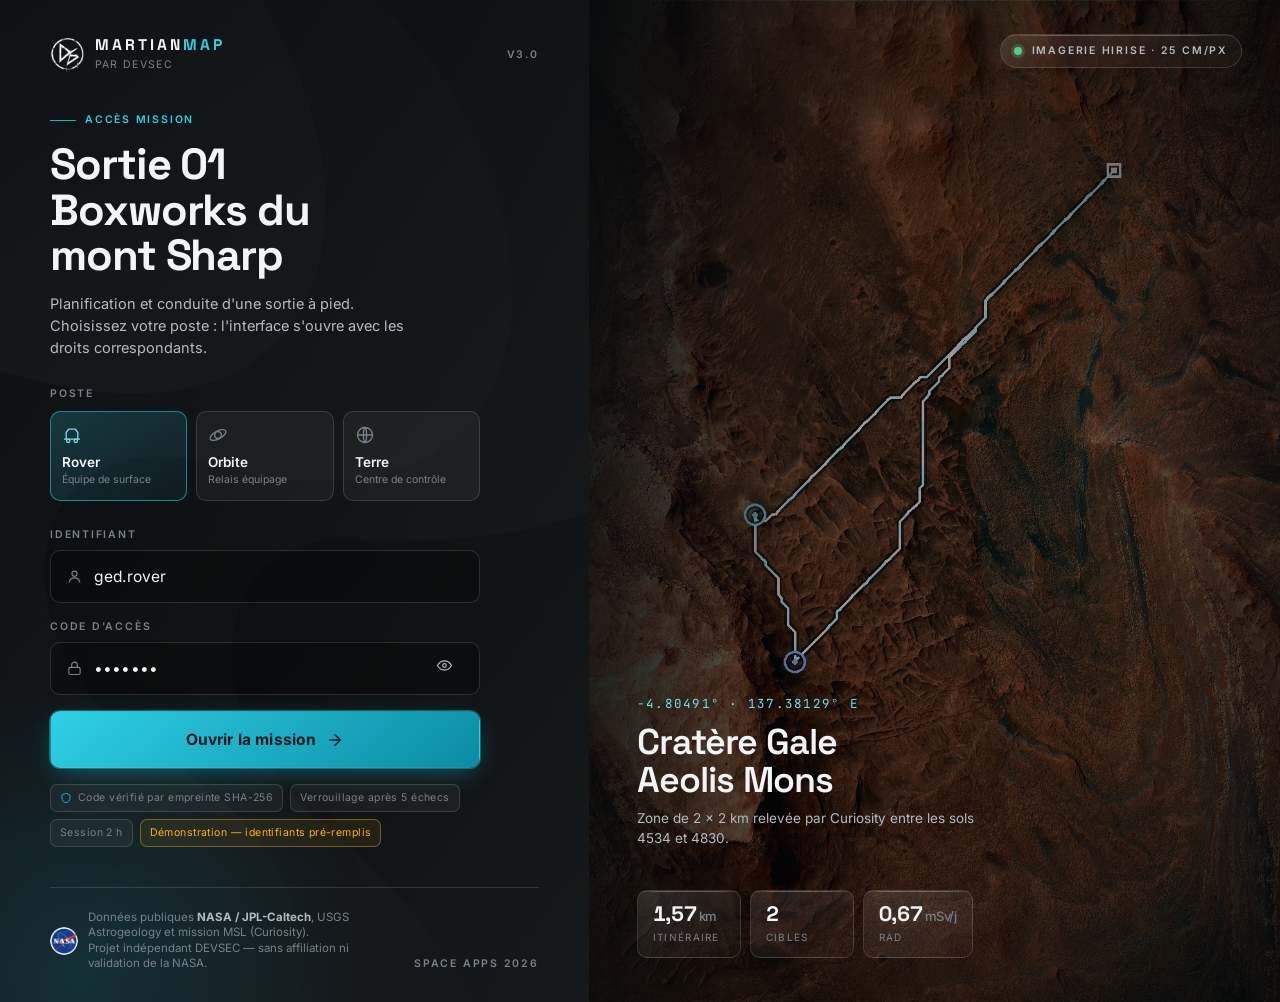
==== site/index.html @ 9fd5f77f "Martian Map v3 — interface DEVSEC, terrain 3D et liaison équipage Pipeline (martian_map_pipeline.py," ====
<!doctype html>
<html lang="fr">
<head>
<meta charset="utf-8">
<meta name="viewport" content="width=device-width,initial-scale=1">
<title>Martian Map — accès mission</title>
<meta name="description" content="Planification et suivi d'une sortie à pied sur le mont Sharp, cratère Gale. DEVSEC, données NASA / USGS.">
<link rel="icon" href="assets/img/devsec-mark.png">
<link rel="stylesheet" href="assets/css/martian.css">
<style>
body{overflow:auto}
.page{display:grid;grid-template-columns:minmax(440px,46fr) 54fr;min-height:100vh}

/* ---------- colonne gauche : accès ---------- */
.acces{position:relative;display:flex;flex-direction:column;padding:38px 50px 30px;
  background:var(--ink-900);overflow:hidden}
.acces > *{position:relative;z-index:1}
.texture{position:absolute;inset:0;z-index:0;background:url(assets/img/palette-grise.jpg) center/cover;
  opacity:.055;filter:grayscale(1) contrast(1.1)}
.halo{position:absolute;z-index:0;width:620px;height:620px;left:-230px;bottom:-280px;border-radius:50%;
  background:radial-gradient(circle,rgba(17,178,204,.16),transparent 66%);filter:blur(20px)}

.tete{display:flex;align-items:center;justify-content:space-between;gap:16px;margin-bottom:auto}
.corps{width:100%;max-width:430px;margin:40px 0}
.sur-titre{display:flex;align-items:center;gap:9px;margin-bottom:14px}
.trait{width:26px;height:1px;background:var(--cy-500)}

.roles{display:grid;grid-template-columns:repeat(3,1fr);gap:9px;margin-bottom:26px}
.role{padding:13px 11px;border-radius:var(--r-s);border:1px solid var(--verre-bord);
  background:var(--verre-1);text-align:left;transition:all var(--t-court) var(--e)}
.role:hover{background:var(--verre-2);border-color:var(--verre-bord-fort)}
.role[aria-pressed=true]{background:linear-gradient(150deg,rgba(47,208,230,.2),rgba(47,208,230,.05));
  border-color:rgba(47,208,230,.55)}
.role svg{display:block;margin-bottom:9px;color:var(--txt-3)}
.role[aria-pressed=true] svg{color:var(--cy-300)}
.role .n{font-size:13.5px;font-weight:600;line-height:1.2}
.role .d{font-size:10.5px;color:var(--txt-3);margin-top:3px;line-height:1.3}

.msg{display:none;align-items:center;gap:9px;padding:11px 13px;border-radius:var(--r-s);
  font-size:13px;margin-bottom:16px;background:rgba(255,77,79,.1);border:1px solid rgba(255,77,79,.35);color:#FFB4B5}
.msg.vu{display:flex}

.securite{display:flex;flex-wrap:wrap;gap:7px;margin-top:16px}
.jeton{display:inline-flex;align-items:center;gap:6px;padding:5px 9px;border-radius:7px;
  background:var(--verre-1);border:1px solid var(--verre-bord);font-size:10.5px;color:var(--txt-3);
  letter-spacing:.04em}
.jeton svg{color:var(--cy-500)}
.jeton.demo{border-color:rgba(255,176,32,.4);color:var(--prudence);background:rgba(255,176,32,.08)}

.pied{display:flex;align-items:flex-end;justify-content:space-between;gap:20px;
  padding-top:22px;border-top:1px solid var(--verre-bord)}

/* ---------- colonne droite : le site, imagerie réelle ---------- */
.site{position:relative;background:#06090B url(assets/img/site-hero.jpg) center 38%/cover;overflow:hidden}
.site::after{content:"";position:absolute;inset:0;
  background:linear-gradient(100deg,rgba(7,10,12,.95) 0%,rgba(7,10,12,.35) 38%,rgba(7,10,12,.55) 100%)}
.site > *{position:relative;z-index:2}
.site-contenu{position:absolute;inset:auto 0 0 0;padding:44px 48px;display:flex;
  align-items:flex-end;justify-content:space-between;gap:28px;flex-wrap:wrap}
.coord{font-size:12.5px;color:var(--cy-300);letter-spacing:.1em;margin-bottom:10px}
.site h2{font-size:clamp(26px,2.8vw,38px);line-height:1.05;letter-spacing:-.025em}
.site .dsc{font-size:13.5px;color:var(--txt-2);margin-top:9px;max-width:38ch}
.fiches{display:flex;gap:9px}
.fiche{padding:12px 15px;border-radius:var(--r-s);min-width:104px}
.fiche .v{font-family:var(--police-titre);font-size:21px;font-weight:700;line-height:1;letter-spacing:-.02em}
.fiche .l{font-size:10px;letter-spacing:.13em;text-transform:uppercase;color:var(--txt-3);margin-top:6px}
.reperes{position:absolute;top:34px;right:38px;z-index:2;display:flex;align-items:center;gap:10px;
  padding:8px 13px;border-radius:30px}
.scan{position:absolute;left:0;right:0;height:1px;z-index:2;
  background:linear-gradient(90deg,transparent,rgba(47,208,230,.22),transparent);
  animation:scan 11s linear infinite;opacity:.6}
@keyframes scan{0%{top:-2%}100%{top:102%}}

@media (max-width:980px){
  .page{grid-template-columns:1fr}
  .site{min-height:52vh;order:-1}
  .acces{padding:28px 24px}
  .site-contenu{padding:26px 24px;position:relative}
}
</style>
</head>
<body>

<div class="page">
  <!-- =================== ACCÈS =================== -->
  <section class="acces">
    <div class="texture"></div><div class="halo"></div>

    <header class="tete">
      <div class="marque">
        <img src="assets/img/devsec-mark.png" alt="DEVSEC" style="height:34px">
        <div>
          <div class="marque-txt">MARTIAN<b>MAP</b></div>
          <div class="marque-sous">par DEVSEC</div>
        </div>
      </div>
      <div class="etiq">v3.0</div>
    </header>

    <div class="corps entre-g">
      <div class="sur-titre"><span class="trait"></span><span class="etiq etiq-cy">Accès mission</span></div>
      <h1 class="titre-xl">Sortie 01<br>Boxworks du mont&nbsp;Sharp</h1>
      <p class="sourdine" style="margin:14px 0 28px;font-size:14.5px;max-width:40ch">
        Planification et conduite d'une sortie à pied. Choisissez votre poste&nbsp;: l'interface
        s'ouvre avec les droits correspondants.
      </p>

      <form id="form" novalidate>
        <span class="etiq" style="display:block;margin-bottom:9px">Poste</span>
        <div class="roles" id="roles">
          <button type="button" class="role" data-role="rover" aria-pressed="true">
            <svg width="20" height="20" viewBox="0 0 24 24" fill="none" stroke="currentColor" stroke-width="1.6" stroke-linecap="round" stroke-linejoin="round"><path d="M3 17h18M5 17V9l3-4h8l3 4v8"/><circle cx="7.5" cy="19" r="2"/><circle cx="16.5" cy="19" r="2"/></svg>
            <div class="n">Rover</div><div class="d">Équipe de surface</div>
          </button>
          <button type="button" class="role" data-role="orbite" aria-pressed="false">
            <svg width="20" height="20" viewBox="0 0 24 24" fill="none" stroke="currentColor" stroke-width="1.6" stroke-linecap="round"><circle cx="12" cy="12" r="4"/><ellipse cx="12" cy="12" rx="10.5" ry="4.6" transform="rotate(-28 12 12)"/></svg>
            <div class="n">Orbite</div><div class="d">Relais équipage</div>
          </button>
          <button type="button" class="role" data-role="terre" aria-pressed="false">
            <svg width="20" height="20" viewBox="0 0 24 24" fill="none" stroke="currentColor" stroke-width="1.6" stroke-linecap="round"><circle cx="12" cy="12" r="9"/><path d="M3 12h18M12 3c2.6 2.6 2.6 15.4 0 18M12 3c-2.6 2.6-2.6 15.4 0 18"/></svg>
            <div class="n">Terre</div><div class="d">Centre de contrôle</div>
          </button>
        </div>

        <div class="msg" id="msg" role="alert">
          <svg width="16" height="16" viewBox="0 0 24 24" fill="none" stroke="currentColor" stroke-width="2" stroke-linecap="round"><path d="M12 8v5M12 17h.01"/><circle cx="12" cy="12" r="9.5"/></svg>
          <span id="msg-txt"></span>
        </div>

        <label class="champ">
          <span class="etiq">Identifiant</span>
          <span class="saisie" id="b-id">
            <span class="ic"><svg width="17" height="17" viewBox="0 0 24 24" fill="none" stroke="currentColor" stroke-width="1.6" stroke-linecap="round"><circle cx="12" cy="8" r="3.6"/><path d="M4.5 20c.7-3.8 3.8-6 7.5-6s6.8 2.2 7.5 6"/></svg></span>
            <input id="ident" name="ident" autocomplete="username" spellcheck="false" placeholder="prenom.poste">
          </span>
        </label>

        <label class="champ">
          <span class="etiq">Code d'accès</span>
          <span class="saisie" id="b-code">
            <span class="ic"><svg width="17" height="17" viewBox="0 0 24 24" fill="none" stroke="currentColor" stroke-width="1.6" stroke-linecap="round"><rect x="4" y="10.5" width="16" height="10" rx="2.2"/><path d="M8 10.5V7a4 4 0 0 1 8 0v3.5"/></svg></span>
            <input id="code" name="code" type="password" autocomplete="current-password" spellcheck="false" placeholder="••••••••">
            <button type="button" class="btn-fant btn-min" id="voir" aria-label="Afficher le code">
              <svg width="17" height="17" viewBox="0 0 24 24" fill="none" stroke="currentColor" stroke-width="1.6"><path d="M2 12s3.8-6.5 10-6.5S22 12 22 12s-3.8 6.5-10 6.5S2 12 2 12Z"/><circle cx="12" cy="12" r="2.6"/></svg>
            </button>
          </span>
        </label>

        <button class="btn btn-cle" id="ouvrir" style="width:100%;padding:16px;font-size:15.5px" type="submit">
          <span id="ouvrir-txt">Ouvrir la mission</span>
          <svg width="18" height="18" viewBox="0 0 24 24" fill="none" stroke="currentColor" stroke-width="2" stroke-linecap="round" stroke-linejoin="round"><path d="M5 12h13M12 5l7 7-7 7"/></svg>
        </button>

        <div class="securite">
          <span class="jeton"><svg width="12" height="12" viewBox="0 0 24 24" fill="none" stroke="currentColor" stroke-width="2"><path d="M12 2.5 20 6v6c0 5-3.4 8.4-8 9.5-4.6-1.1-8-4.5-8-9.5V6Z"/></svg>Code vérifié par empreinte SHA-256</span>
          <span class="jeton">Verrouillage après 5 échecs</span>
          <span class="jeton">Session 2 h</span>
          <span class="jeton demo">Démonstration — identifiants pré-remplis</span>
        </div>
      </form>
    </div>

    <footer class="pied">
      <div class="attribution">
        <img src="assets/img/nasa.png" alt="Insigne NASA">
        <span>Données publiques <b style="color:var(--txt-2)">NASA / JPL-Caltech</b>, USGS Astrogeology
          et mission MSL (Curiosity).<br>Projet indépendant DEVSEC — sans affiliation ni validation
          de la NASA.</span>
      </div>
      <div class="etiq" style="white-space:nowrap">Space Apps 2026</div>
    </footer>
  </section>

  <!-- =================== SITE =================== -->
  <section class="site">
    <div class="scan"></div>
    <div class="reperes verre">
      <span class="puce-etat etat pulsation" style="--c:var(--sur);border:0;padding:0"></span>
      <span class="etiq" style="color:var(--txt-2)">Imagerie HiRISE · 25 cm/px</span>
    </div>

    <div class="site-contenu entre-d">
      <div>
        <div class="coord data">−4.80491° · 137.38129° E</div>
        <h2>Cratère Gale<br>Aeolis Mons</h2>
        <p class="dsc">Zone de 2 × 2 km relevée par Curiosity entre les sols 4534 et 4830.</p>
      </div>
      <div class="fiches">
        <div class="fiche verre"><div class="v data">1,57<span class="unite" style="font-size:13px"> km</span></div><div class="l">Itinéraire</div></div>
        <div class="fiche verre"><div class="v data">2</div><div class="l">Cibles</div></div>
        <div class="fiche verre"><div class="v data">0,67<span class="unite" style="font-size:13px"> mSv/j</span></div><div class="l">RAD</div></div>
      </div>
    </div>
  </section>
</div>

<script src="assets/js/noyau.js"></script>
<script src="assets/js/auth.js"></script>
</body>
</html>
---- site/assets/css/martian.css ----
@import url("../fonts/polices.css");

/* ===========================================================================
   MARTIAN MAP — système de design
   DEVSEC · NASA Space Apps Challenge 2026 · Libreville

   Principes retenus, et pourquoi :

   1. VERRE GRIS.  Les surfaces sont des plaques de verre translucide tirées de
      la palette fournie (gris neutre #6E6F71 → #FFFFFF). Le verre se pose sur
      l'imagerie martienne : l'instrument n'occulte jamais complètement le
      terrain, exactement comme une visière.
   2. ACCENT FROID.  Le terrain de Gale est rouille. Un accent chaud s'y noie.
      L'accent instrument est donc cyan : contraste maximal sur la roche, et
      lecture immédiate de « ceci est une donnée, pas du paysage ».
   3. LE CHAUD EST RÉSERVÉ AU DANGER.  Ambre = prudence, rouge = limite. Aucune
      décoration chaude ailleurs : dans une interface de sécurité, une couleur
      d'alerte utilisée pour faire joli est une faute.
   4. LE CENTRE EST LIBRE.  En mode marche, rien n'est placé au centre : c'est
      le champ de vision de l'astronaute.
   =========================================================================== */

:root{
  /* --- sol --- */
  --ink-900:#070A0C;
  --ink-800:#0B1013;
  --ink-700:#111820;
  --ink-600:#18222B;

  /* --- gris de la palette fournie --- */
  --g-05:#F8F8F9; --g-10:#F0F0F1; --g-20:#E0E0E2; --g-30:#D0D0D2;
  --g-40:#C0C0C2; --g-50:#A8A8AB; --g-60:#909094; --g-70:#6E6F71;

  /* --- verre --- */
  --verre-1:rgba(255,255,255,.045);
  --verre-2:rgba(255,255,255,.075);
  --verre-3:rgba(255,255,255,.115);
  --verre-bord:rgba(255,255,255,.135);
  --verre-bord-fort:rgba(255,255,255,.26);
  --verre-ombre:0 24px 60px -24px rgba(0,0,0,.92);
  --flou:blur(22px) saturate(150%);

  /* --- texte --- */
  --txt:#F2F4F6; --txt-2:#B4BBC2; --txt-3:#79828B; --txt-4:#4D5760;

  /* --- accent instrument --- */
  --cy-200:#AFF2FA; --cy-300:#6FE2F2; --cy-400:#2FD0E6;
  --cy-500:#11B2CC; --cy-600:#0A8CA3; --cy-700:#076B7D;
  --cy-ombre:0 0 0 1px rgba(47,208,230,.35), 0 8px 28px -8px rgba(47,208,230,.45);

  /* --- sémantique sécurité --- */
  --sur:#56CC8A; --prudence:#FFB020; --danger:#FF4D4F; --danger-2:#C62A2C;

  /* --- marques --- */
  --nasa-bleu:#0B3D91; --nasa-rouge:#FC3D21;

  /* --- rythme --- */
  --r-s:10px; --r-m:16px; --r-l:22px; --r-xl:30px;
  --t-court:.16s; --t-moyen:.3s; --t-long:.55s;
  --e:cubic-bezier(.2,.75,.25,1);

  --police-titre:"Space Grotesk","Segoe UI",system-ui,sans-serif;
  --police-ui:"Inter","Segoe UI",system-ui,sans-serif;
  --police-data:"JetBrains Mono",ui-monospace,"Cascadia Mono",Consolas,monospace;
}

*,*::before,*::after{box-sizing:border-box}
html,body{height:100%;margin:0}
body{
  background:var(--ink-900); color:var(--txt);
  font:400 16px/1.5 var(--police-ui);
  -webkit-font-smoothing:antialiased; text-rendering:optimizeLegibility;
  overflow:hidden;
}
h1,h2,h3,h4{margin:0;font-family:var(--police-titre);font-weight:600;letter-spacing:-.015em}
button,input,select,textarea{font:inherit;color:inherit}
button{border:0;background:none;cursor:pointer}
a{color:var(--cy-300);text-decoration:none}
::selection{background:rgba(47,208,230,.3)}

/* barres de défilement discrètes */
*::-webkit-scrollbar{width:9px;height:9px}
*::-webkit-scrollbar-track{background:transparent}
*::-webkit-scrollbar-thumb{background:rgba(255,255,255,.1);border-radius:9px;border:2px solid transparent;background-clip:content-box}
*::-webkit-scrollbar-thumb:hover{background:rgba(255,255,255,.2);background-clip:content-box}

/* ===========================================================================
   VERRE — la brique de base
   =========================================================================== */
.verre{
  position:relative;
  background:linear-gradient(158deg,var(--verre-3),var(--verre-1) 58%,rgba(255,255,255,.02));
  backdrop-filter:var(--flou); -webkit-backdrop-filter:var(--flou);
  border:1px solid var(--verre-bord);
  border-radius:var(--r-m);
  box-shadow:var(--verre-ombre);
}
/* liseré lumineux en haut de plaque : donne l'épaisseur du verre */
.verre::before{
  content:""; position:absolute; inset:0 0 auto; height:1px; border-radius:inherit;
  background:linear-gradient(90deg,transparent,var(--verre-bord-fort) 22%,var(--verre-bord-fort) 78%,transparent);
  pointer-events:none;
}
.verre-dense{background:linear-gradient(158deg,rgba(14,20,26,.88),rgba(8,12,16,.82));backdrop-filter:blur(30px) saturate(130%)}
/* Posé sur l'imagerie : le fond doit rester sombre quelle que soit la couleur
   de la carte en dessous, sinon le texte secondaire disparaît. La sensation de
   verre vient alors du flou et du liseré, pas de la transparence. */
.verre-pose{
  background:linear-gradient(158deg,rgba(17,24,31,.89),rgba(9,13,17,.86));
  backdrop-filter:blur(26px) saturate(135%); -webkit-backdrop-filter:blur(26px) saturate(135%);
  border:1px solid rgba(255,255,255,.12);
  box-shadow:0 28px 64px -26px rgba(0,0,0,.95),0 0 0 1px rgba(0,0,0,.3);
}
.verre-plat{box-shadow:none;border-radius:var(--r-s)}
@supports not (backdrop-filter:blur(2px)){
  .verre{background:rgba(14,19,24,.93)}
}

/* ===========================================================================
   TYPOGRAPHIE
   =========================================================================== */
.titre-xl{font-family:var(--police-titre);font-size:clamp(30px,3.4vw,44px);font-weight:700;line-height:1.05;letter-spacing:-.025em}
.titre-l {font-family:var(--police-titre);font-size:23px;font-weight:600;line-height:1.15}
.titre-m {font-family:var(--police-titre);font-size:18px;font-weight:600}

/* étiquette technique : toujours en capitales, toujours espacée, jamais une phrase */
.etiq{
  font-family:var(--police-ui); font-size:10.5px; font-weight:600;
  letter-spacing:.17em; text-transform:uppercase; color:var(--txt-3);
}
.etiq-cy{color:var(--cy-400)}
.data{font-family:var(--police-data);font-variant-numeric:tabular-nums;font-feature-settings:"tnum" 1}
.unite{font-family:var(--police-ui);font-weight:500;color:var(--txt-3)}
.sourdine{color:var(--txt-2)}
.sourdine-2{color:var(--txt-3)}

/* grand nombre d'instrument */
.nombre{font-family:var(--police-titre);font-weight:700;font-variant-numeric:tabular-nums;letter-spacing:-.03em;line-height:.92}
.nombre-xxl{font-size:clamp(56px,7vw,96px)}
.nombre-xl{font-size:clamp(38px,4.4vw,58px)}
.nombre-l{font-size:30px}

/* ===========================================================================
   COMMANDES
   =========================================================================== */
.btn{
  display:inline-flex;align-items:center;justify-content:center;gap:10px;
  padding:13px 20px;border-radius:var(--r-s);
  font-weight:600;font-size:14.5px;letter-spacing:.01em;
  border:1px solid var(--verre-bord); background:var(--verre-2); color:var(--txt);
  transition:background var(--t-court) var(--e),border-color var(--t-court) var(--e),
             transform var(--t-court) var(--e),box-shadow var(--t-court) var(--e);
}
.btn:hover{background:var(--verre-3);border-color:var(--verre-bord-fort)}
.btn:active{transform:translateY(1px)}
.btn:focus-visible{outline:2px solid var(--cy-400);outline-offset:2px}
.btn-cle{
  background:linear-gradient(140deg,var(--cy-400),var(--cy-600));
  border-color:transparent;color:#03171C;font-weight:700;
  box-shadow:var(--cy-ombre);
}
.btn-cle:hover{background:linear-gradient(140deg,var(--cy-300),var(--cy-500));border-color:transparent}
.btn-fant{background:transparent;border-color:transparent;color:var(--txt-2);padding:9px 12px}
.btn-fant:hover{background:var(--verre-2);color:var(--txt)}
.btn-min{padding:7px 11px;font-size:12.5px;border-radius:8px}
.btn[aria-pressed=true],.btn.on{
  background:linear-gradient(140deg,rgba(47,208,230,.26),rgba(47,208,230,.1));
  border-color:rgba(47,208,230,.5);color:var(--cy-200);
}
.btn:disabled{opacity:.42;pointer-events:none}

/* interrupteur de segment (2D | 3D, rôles…) */
.segments{display:inline-flex;padding:4px;gap:3px;border-radius:12px;background:rgba(0,0,0,.34);border:1px solid var(--verre-bord)}
.segments button{padding:7px 14px;border-radius:9px;font-size:13px;font-weight:600;color:var(--txt-3);
  transition:all var(--t-court) var(--e)}
.segments button:hover{color:var(--txt)}
.segments button[aria-selected=true]{background:var(--verre-3);color:var(--txt);box-shadow:0 1px 0 var(--verre-bord-fort) inset}
.segments button[aria-selected=true].cy{background:linear-gradient(140deg,var(--cy-400),var(--cy-600));color:#03171C}

/* champ de formulaire */
.champ{display:block;margin-bottom:16px}
.champ > .etiq{display:block;margin-bottom:7px}
.saisie{
  display:flex;align-items:center;gap:11px;
  padding:0 15px;border-radius:var(--r-s);
  background:rgba(0,0,0,.3);border:1px solid var(--verre-bord);
  transition:border-color var(--t-court) var(--e),box-shadow var(--t-court) var(--e),background var(--t-court) var(--e);
}
.saisie:focus-within{border-color:var(--cy-500);box-shadow:0 0 0 3px rgba(47,208,230,.13);background:rgba(0,0,0,.42)}
.saisie input{flex:1;min-width:0;padding:14px 0;border:0;outline:0;background:transparent;font-size:15.5px;letter-spacing:.01em}
.saisie input::placeholder{color:var(--txt-4)}
.saisie .ic{color:var(--txt-3);display:grid;place-items:center;flex:none}
.saisie.err{border-color:var(--danger);box-shadow:0 0 0 3px rgba(255,77,79,.14)}

/* interrupteur */
.bascule{display:inline-flex;align-items:center;gap:10px;cursor:pointer;user-select:none}
.bascule input{position:absolute;opacity:0;pointer-events:none}
.bascule i{width:38px;height:21px;border-radius:21px;background:rgba(0,0,0,.45);border:1px solid var(--verre-bord);
  position:relative;transition:all var(--t-moyen) var(--e);flex:none}
.bascule i::after{content:"";position:absolute;top:2px;left:2px;width:15px;height:15px;border-radius:50%;
  background:var(--g-50);transition:all var(--t-moyen) var(--e)}
.bascule input:checked + i{background:rgba(47,208,230,.3);border-color:var(--cy-500)}
.bascule input:checked + i::after{left:19px;background:var(--cy-300)}
.bascule input:focus-visible + i{outline:2px solid var(--cy-400);outline-offset:2px}

/* case à cocher de couche */
.ligne-couche{
  display:flex;align-items:center;gap:11px;padding:8px 10px;border-radius:9px;cursor:pointer;
  transition:background var(--t-court) var(--e);font-size:14px;
}
.ligne-couche:hover{background:var(--verre-2)}
.ligne-couche input{position:absolute;opacity:0;pointer-events:none}
.ligne-couche .boite{
  width:17px;height:17px;border-radius:5px;border:1.5px solid var(--verre-bord-fort);flex:none;
  display:grid;place-items:center;transition:all var(--t-court) var(--e);
}
.ligne-couche .boite svg{opacity:0;transform:scale(.5);transition:all var(--t-court) var(--e)}
.ligne-couche input:checked + .boite{background:var(--cy-400);border-color:var(--cy-400)}
.ligne-couche input:checked + .boite svg{opacity:1;transform:scale(1)}
.ligne-couche input[type=radio] + .boite{border-radius:50%}
.ligne-couche input:focus-visible + .boite{outline:2px solid var(--cy-400);outline-offset:2px}
.pastille{width:10px;height:10px;border-radius:3px;flex:none;box-shadow:0 0 0 1px rgba(0,0,0,.4)}

/* curseur */
input[type=range]{-webkit-appearance:none;appearance:none;height:22px;background:transparent;cursor:pointer}
input[type=range]::-webkit-slider-runnable-track{height:4px;border-radius:4px;background:rgba(255,255,255,.14)}
input[type=range]::-webkit-slider-thumb{-webkit-appearance:none;width:16px;height:16px;margin-top:-6px;border-radius:50%;
  background:var(--cy-300);box-shadow:0 0 0 4px rgba(47,208,230,.18),0 2px 6px rgba(0,0,0,.5);
  transition:box-shadow var(--t-court) var(--e)}
input[type=range]:hover::-webkit-slider-thumb{box-shadow:0 0 0 7px rgba(47,208,230,.22),0 2px 6px rgba(0,0,0,.5)}
input[type=range]:focus-visible::-webkit-slider-thumb{box-shadow:0 0 0 7px rgba(47,208,230,.4)}

/* ===========================================================================
   MARQUES
   =========================================================================== */
.marque{display:flex;align-items:center;gap:11px}
.marque img{height:26px;width:auto;display:block}
.marque-txt{font-family:var(--police-titre);font-weight:700;font-size:15.5px;letter-spacing:.2em;line-height:1}
.marque-txt b{color:var(--cy-400);font-weight:700}
.marque-sous{font-size:10.5px;letter-spacing:.13em;color:var(--txt-3);text-transform:uppercase;margin-top:3px}

/* bandeau d'attribution : l'insigne NASA sert de SOURCE DE DONNÉES,
   jamais de marque produit — le produit est DEVSEC. */
.attribution{display:flex;align-items:center;gap:10px;font-size:11.5px;color:var(--txt-3);line-height:1.35}
.attribution img{height:28px;width:28px;flex:none;border-radius:50%}

/* ===========================================================================
   ÉTATS DE SÉCURITÉ
   =========================================================================== */
.etat{--c:var(--sur);position:relative;border-left:3px solid var(--c);padding-left:13px}
.etat[data-n=prudence]{--c:var(--prudence)}
.etat[data-n=limite],.etat[data-n=danger]{--c:var(--danger)}
.etat[data-n=info]{--c:var(--txt-4)}
.puce-etat{width:8px;height:8px;border-radius:50%;background:var(--c);flex:none;
  box-shadow:0 0 0 3px color-mix(in srgb,var(--c) 22%,transparent)}

.pulsation{animation:pulsation 1.9s var(--e) infinite}
@keyframes pulsation{0%,100%{opacity:1}50%{opacity:.45}}
.battement{animation:battement 1.25s var(--e) infinite}
@keyframes battement{0%,100%{box-shadow:0 0 0 0 rgba(255,77,79,.5)}60%{box-shadow:0 0 0 14px rgba(255,77,79,0)}}

/* apparition de panneau */
.entre{animation:entre var(--t-moyen) var(--e) both}
@keyframes entre{from{opacity:0;transform:translateY(10px) scale(.99)}to{opacity:1;transform:none}}
.entre-g{animation:entreG var(--t-long) var(--e) both}
@keyframes entreG{from{opacity:0;transform:translateX(-16px)}to{opacity:1;transform:none}}
.entre-d{animation:entreD var(--t-long) var(--e) both}
@keyframes entreD{from{opacity:0;transform:translateX(16px)}to{opacity:1;transform:none}}

@media (prefers-reduced-motion:reduce){
  *,*::before,*::after{animation-duration:.01ms!important;animation-iteration-count:1!important;
    transition-duration:.01ms!important}
}

/* ===========================================================================
   FOND — grille d'instrument + halo, sous le verre
   =========================================================================== */
.fond-grille{position:fixed;inset:0;z-index:0;pointer-events:none;overflow:hidden}
.fond-grille::before{
  content:"";position:absolute;inset:-2px;
  background-image:linear-gradient(rgba(255,255,255,.028) 1px,transparent 1px),
                   linear-gradient(90deg,rgba(255,255,255,.028) 1px,transparent 1px);
  background-size:68px 68px;
  mask-image:radial-gradient(ellipse 85% 70% at 50% 40%,#000 25%,transparent 78%);
  -webkit-mask-image:radial-gradient(ellipse 85% 70% at 50% 40%,#000 25%,transparent 78%);
}
.fond-grille::after{
  content:"";position:absolute;width:62vw;height:62vw;left:-16vw;top:-22vw;border-radius:50%;
  background:radial-gradient(circle,rgba(17,178,204,.11),transparent 68%);filter:blur(28px);
}
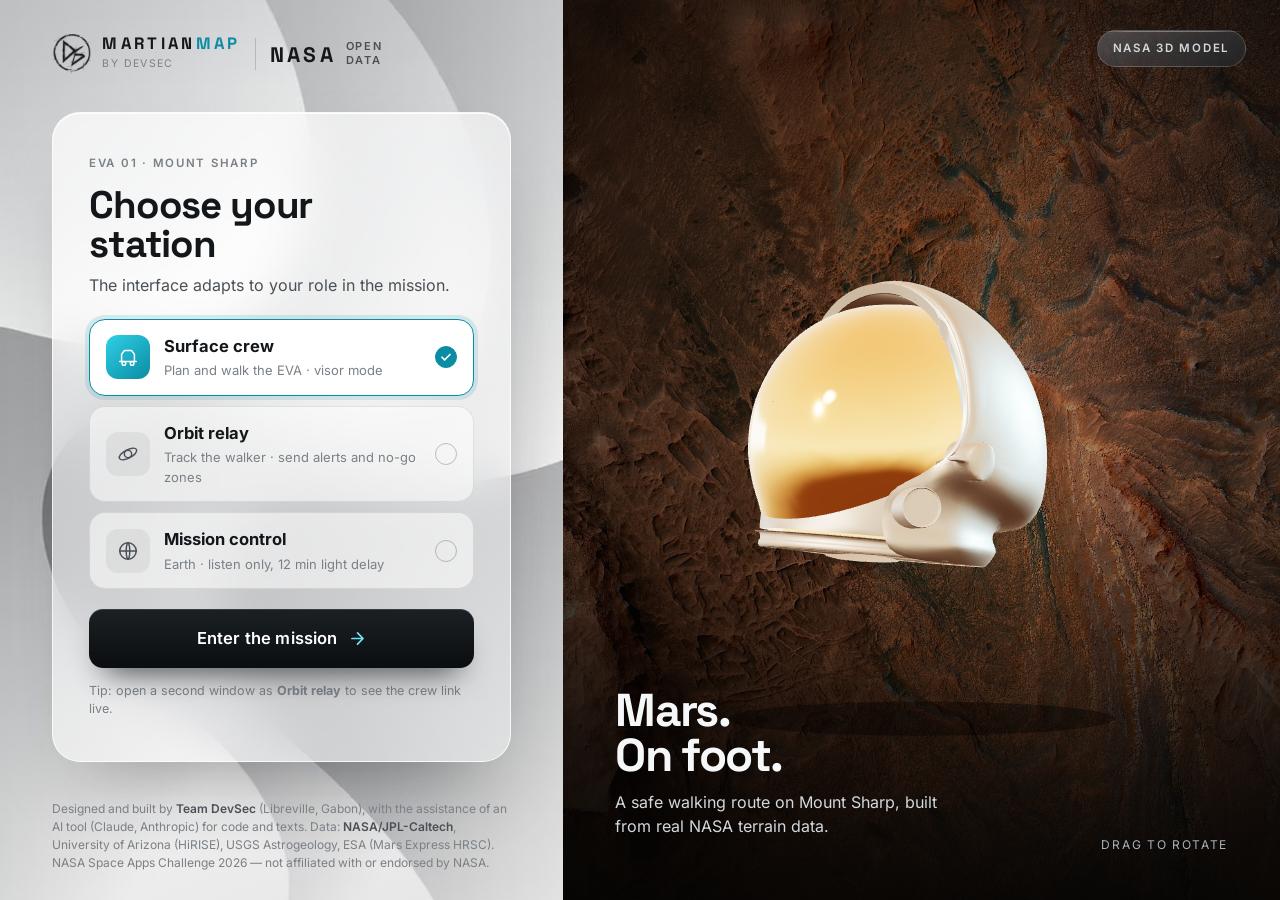
==== commit 776a47ed: "Martian Map v4 — interface anglaise, visière réaliste, suivi en direct - Écran d'entrée sans authent" ====
--- a/site/index.html
+++ b/site/index.html
@@ -1,200 +1,184 @@
 <!doctype html>
-<html lang="fr">
+<html lang="en">
 <head>
 <meta charset="utf-8">
 <meta name="viewport" content="width=device-width,initial-scale=1">
-<title>Martian Map — accès mission</title>
-<meta name="description" content="Planification et suivi d'une sortie à pied sur le mont Sharp, cratère Gale. DEVSEC, données NASA / USGS.">
+<title>Martian Map</title>
+<meta name="description" content="Martian Map by DEVSEC — plan and run a Mars EVA on Mount Sharp, Gale crater. NASA / USGS data.">
 <link rel="icon" href="assets/img/devsec-mark.png">
-<link rel="stylesheet" href="assets/css/martian.css">
+<link rel="stylesheet" href="assets/css/martian.css?v=8">
+<script type="importmap">{"imports":{"three":"./assets/vendor/three.module.min.js"}}</script>
 <style>
-body{overflow:auto}
-.page{display:grid;grid-template-columns:minmax(440px,46fr) 54fr;min-height:100vh}
+/* ===========================================================================
+   ÉCRAN D'ENTRÉE (sans authentification — non autorisée par le concours)
+   Gauche : choix du poste, sur le gris de la palette (surface claire, verre
+   dépoli blanc). Droite : le casque NASA en 3D devant l'imagerie réelle.
+   Le poste ne protège rien : il règle seulement ce que l'interface propose
+   (conduire la marche, émettre, écouter).
+   =========================================================================== */
+body{overflow:auto;background:#C9CACC}
+.page{display:grid;grid-template-columns:minmax(460px,44fr) 56fr;min-height:100vh}
 
-/* ---------- colonne gauche : accès ---------- */
-.acces{position:relative;display:flex;flex-direction:column;padding:38px 50px 30px;
-  background:var(--ink-900);overflow:hidden}
+/* ---------- gauche ---------- */
+.acces{position:relative;display:flex;flex-direction:column;padding:34px 52px 28px;color:var(--clair-txt);
+  background:#D4D5D7 url(assets/img/palette-grise.jpg) center/cover;overflow:hidden}
+.acces::before{content:"";position:absolute;inset:0;
+  background:linear-gradient(160deg,rgba(255,255,255,.35),rgba(255,255,255,0) 45%,rgba(110,111,113,.18))}
 .acces > *{position:relative;z-index:1}
-.texture{position:absolute;inset:0;z-index:0;background:url(assets/img/palette-grise.jpg) center/cover;
-  opacity:.055;filter:grayscale(1) contrast(1.1)}
-.halo{position:absolute;z-index:0;width:620px;height:620px;left:-230px;bottom:-280px;border-radius:50%;
-  background:radial-gradient(circle,rgba(17,178,204,.16),transparent 66%);filter:blur(20px)}
 
-.tete{display:flex;align-items:center;justify-content:space-between;gap:16px;margin-bottom:auto}
-.corps{width:100%;max-width:430px;margin:40px 0}
-.sur-titre{display:flex;align-items:center;gap:9px;margin-bottom:14px}
-.trait{width:26px;height:1px;background:var(--cy-500)}
+.tete{display:flex;align-items:center;justify-content:space-between;gap:16px}
+.lockup{flex-wrap:nowrap;white-space:nowrap}
+.lockup .marque-txt{color:var(--clair-txt)}
+.lockup .marque-txt b{color:var(--cy-600)}
+.lockup .marque-sous{color:var(--clair-txt-3)}
+.lockup .x{background:rgba(20,23,26,.18)}
+.nasa .t{font-size:11px;font-weight:600;letter-spacing:.14em;text-transform:uppercase;color:var(--clair-txt-2);line-height:1.25}
 
-.roles{display:grid;grid-template-columns:repeat(3,1fr);gap:9px;margin-bottom:26px}
-.role{padding:13px 11px;border-radius:var(--r-s);border:1px solid var(--verre-bord);
-  background:var(--verre-1);text-align:left;transition:all var(--t-court) var(--e)}
-.role:hover{background:var(--verre-2);border-color:var(--verre-bord-fort)}
-.role[aria-pressed=true]{background:linear-gradient(150deg,rgba(47,208,230,.2),rgba(47,208,230,.05));
-  border-color:rgba(47,208,230,.55)}
-.role svg{display:block;margin-bottom:9px;color:var(--txt-3)}
-.role[aria-pressed=true] svg{color:var(--cy-300)}
-.role .n{font-size:13.5px;font-weight:600;line-height:1.2}
-.role .d{font-size:10.5px;color:var(--txt-3);margin-top:3px;line-height:1.3}
+.centre{flex:1;display:flex;align-items:center;padding:30px 0}
+.carte-acces{width:100%;max-width:490px;padding:36px 36px 30px;border-radius:28px;color:var(--clair-txt);
+  background:linear-gradient(150deg,rgba(255,255,255,.72),rgba(255,255,255,.42));
+  border:1px solid var(--clair-bord);
+  backdrop-filter:blur(26px) saturate(160%);-webkit-backdrop-filter:blur(26px) saturate(160%);
+  box-shadow:0 40px 80px -36px rgba(20,23,26,.45),0 1px 0 rgba(255,255,255,.9) inset}
+.carte-acces .etiq{color:var(--clair-txt-3)}
+.carte-acces h1{color:var(--clair-txt);font-size:clamp(32px,3vw,42px);font-weight:700;letter-spacing:-.03em;line-height:1.02;margin:10px 0 10px}
+.carte-acces .intro{font-size:16px;color:var(--clair-txt-2);margin:0 0 22px}
 
-.msg{display:none;align-items:center;gap:9px;padding:11px 13px;border-radius:var(--r-s);
-  font-size:13px;margin-bottom:16px;background:rgba(255,77,79,.1);border:1px solid rgba(255,77,79,.35);color:#FFB4B5}
-.msg.vu{display:flex}
+.postes{display:grid;gap:10px;margin-bottom:20px}
+.poste-c{display:grid;grid-template-columns:44px 1fr auto;align-items:center;gap:14px;padding:14px 16px;
+  border-radius:16px;text-align:left;color:var(--clair-txt);
+  background:rgba(255,255,255,.55);border:1px solid rgba(20,23,26,.1);
+  transition:all var(--t-court) var(--e)}
+.poste-c:hover{background:rgba(255,255,255,.85);transform:translateY(-1px)}
+.poste-c .ic{width:44px;height:44px;border-radius:12px;display:grid;place-items:center;
+  background:rgba(20,23,26,.06);color:var(--clair-txt-2)}
+.poste-c .n{font-size:16.5px;font-weight:650;line-height:1.2}
+.poste-c .d{font-size:13px;color:var(--clair-txt-3);margin-top:2px}
+.poste-c .coche{width:22px;height:22px;border-radius:50%;border:1.5px solid rgba(20,23,26,.25);display:grid;place-items:center}
+.poste-c .coche svg{opacity:0;transition:opacity var(--t-court)}
+.poste-c[aria-checked=true]{background:#fff;border-color:var(--cy-600);box-shadow:0 0 0 4px rgba(10,140,163,.14)}
+.poste-c[aria-checked=true] .ic{background:linear-gradient(140deg,var(--cy-400),var(--cy-600));color:#fff}
+.poste-c[aria-checked=true] .coche{background:var(--cy-600);border-color:var(--cy-600)}
+.poste-c[aria-checked=true] .coche svg{opacity:1}
 
-.securite{display:flex;flex-wrap:wrap;gap:7px;margin-top:16px}
-.jeton{display:inline-flex;align-items:center;gap:6px;padding:5px 9px;border-radius:7px;
-  background:var(--verre-1);border:1px solid var(--verre-bord);font-size:10.5px;color:var(--txt-3);
-  letter-spacing:.04em}
-.jeton svg{color:var(--cy-500)}
-.jeton.demo{border-color:rgba(255,176,32,.4);color:var(--prudence);background:rgba(255,176,32,.08)}
+.btn-ent{width:100%;padding:17px;font-size:16.5px;border-radius:14px;
+  background:linear-gradient(180deg,#1B2024,#0B0E10);color:#fff;border:0;
+  box-shadow:0 18px 30px -16px rgba(11,14,16,.8),0 1px 0 rgba(255,255,255,.12) inset}
+.btn-ent:hover{background:linear-gradient(180deg,#252B30,#121619)}
+.btn-ent svg{color:var(--cy-300);transition:transform var(--t-moyen) var(--e)}
+.btn-ent:hover svg{transform:translateX(4px)}
+.astuce{margin-top:14px;font-size:12.5px;color:var(--clair-txt-3);line-height:1.45}
 
-.pied{display:flex;align-items:flex-end;justify-content:space-between;gap:20px;
-  padding-top:22px;border-top:1px solid var(--verre-bord)}
+.pied{font-size:12px;line-height:1.5;color:var(--clair-txt-3);max-width:62ch}
+.pied b{color:var(--clair-txt-2);font-weight:600}
 
-/* ---------- colonne droite : le site, imagerie réelle ---------- */
-.site{position:relative;background:#06090B url(assets/img/site-hero.jpg) center 38%/cover;overflow:hidden}
-.site::after{content:"";position:absolute;inset:0;
-  background:linear-gradient(100deg,rgba(7,10,12,.95) 0%,rgba(7,10,12,.35) 38%,rgba(7,10,12,.55) 100%)}
-.site > *{position:relative;z-index:2}
-.site-contenu{position:absolute;inset:auto 0 0 0;padding:44px 48px;display:flex;
-  align-items:flex-end;justify-content:space-between;gap:28px;flex-wrap:wrap}
-.coord{font-size:12.5px;color:var(--cy-300);letter-spacing:.1em;margin-bottom:10px}
-.site h2{font-size:clamp(26px,2.8vw,38px);line-height:1.05;letter-spacing:-.025em}
-.site .dsc{font-size:13.5px;color:var(--txt-2);margin-top:9px;max-width:38ch}
-.fiches{display:flex;gap:9px}
-.fiche{padding:12px 15px;border-radius:var(--r-s);min-width:104px}
-.fiche .v{font-family:var(--police-titre);font-size:21px;font-weight:700;line-height:1;letter-spacing:-.02em}
-.fiche .l{font-size:10px;letter-spacing:.13em;text-transform:uppercase;color:var(--txt-3);margin-top:6px}
-.reperes{position:absolute;top:34px;right:38px;z-index:2;display:flex;align-items:center;gap:10px;
-  padding:8px 13px;border-radius:30px}
-.scan{position:absolute;left:0;right:0;height:1px;z-index:2;
-  background:linear-gradient(90deg,transparent,rgba(47,208,230,.22),transparent);
-  animation:scan 11s linear infinite;opacity:.6}
-@keyframes scan{0%{top:-2%}100%{top:102%}}
+/* ---------- droite ---------- */
+.vision{position:relative;overflow:hidden;background:#0A0806}
+.vision .img{position:absolute;inset:-4%;background:url(assets/img/acces-vision.jpg) center/cover;
+  filter:saturate(1.05) brightness(.62);transform:scale(1.04);transition:transform 1.2s var(--e)}
+.vision::after{content:"";position:absolute;inset:0;pointer-events:none;
+  background:radial-gradient(ellipse 70% 60% at 55% 45%,transparent 30%,rgba(5,4,3,.72) 100%),
+             linear-gradient(0deg,rgba(5,4,3,.85),transparent 40%)}
+#casque{position:absolute;inset:0;width:100%;height:100%;z-index:1;cursor:grab;touch-action:none}
+#casque:active{cursor:grabbing}
+.vision .txt{position:absolute;left:52px;bottom:46px;right:52px;z-index:2;pointer-events:none;
+  display:flex;align-items:flex-end;justify-content:space-between;gap:24px}
+.vision h2{font-size:clamp(34px,3.6vw,56px);font-weight:700;letter-spacing:-.035em;line-height:.98}
+.vision .dsc{font-size:16px;color:var(--txt-2);margin-top:12px;max-width:36ch}
+.puce-3d{position:absolute;top:30px;right:34px;z-index:2;display:flex;align-items:center;gap:10px;
+  padding:9px 15px;border-radius:30px}
+.indice{font-size:12px;letter-spacing:.14em;text-transform:uppercase;color:var(--txt-3);white-space:nowrap}
+.vision.sans3d #casque{display:none}
 
 @media (max-width:980px){
   .page{grid-template-columns:1fr}
-  .site{min-height:52vh;order:-1}
-  .acces{padding:28px 24px}
-  .site-contenu{padding:26px 24px;position:relative}
+  .vision{min-height:46vh;order:-1}
+  .acces{padding:26px 20px}
+  .carte-acces{padding:26px 20px}
+  .vision .txt{left:20px;right:20px;bottom:24px}
+  .indice{display:none}
 }
 </style>
 </head>
 <body>
 
 <div class="page">
-  <!-- =================== ACCÈS =================== -->
+  <!-- =================== ENTRY =================== -->
   <section class="acces">
-    <div class="texture"></div><div class="halo"></div>
-
-    <header class="tete">
-      <div class="marque">
-        <img src="assets/img/devsec-mark.png" alt="DEVSEC" style="height:34px">
-        <div>
-          <div class="marque-txt">MARTIAN<b>MAP</b></div>
-          <div class="marque-sous">par DEVSEC</div>
+    <header class="tete entre-g">
+      <div class="lockup">
+        <div class="marque">
+          <img src="assets/img/devsec-mark-sombre.png" alt="DEVSEC" style="height:40px">
+          <div>
+            <div class="marque-txt">MARTIAN<b>MAP</b></div>
+            <div class="marque-sous">by DEVSEC</div>
+          </div>
+        </div>
+        <span class="x"></span>
+        <div class="nasa">
+          <span class="nasa-mot" style="font-size:21px;color:var(--clair-txt)">NASA</span>
+          <span class="t">Open<br>data</span>
         </div>
       </div>
-      <div class="etiq">v3.0</div>
     </header>
 
-    <div class="corps entre-g">
-      <div class="sur-titre"><span class="trait"></span><span class="etiq etiq-cy">Accès mission</span></div>
-      <h1 class="titre-xl">Sortie 01<br>Boxworks du mont&nbsp;Sharp</h1>
-      <p class="sourdine" style="margin:14px 0 28px;font-size:14.5px;max-width:40ch">
-        Planification et conduite d'une sortie à pied. Choisissez votre poste&nbsp;: l'interface
-        s'ouvre avec les droits correspondants.
-      </p>
+    <div class="centre">
+      <div class="carte-acces entre">
+        <span class="etiq">EVA 01 · Mount Sharp</span>
+        <h1>Choose your<br>station</h1>
+        <p class="intro">The interface adapts to your role in the mission.</p>
 
-      <form id="form" novalidate>
-        <span class="etiq" style="display:block;margin-bottom:9px">Poste</span>
-        <div class="roles" id="roles">
-          <button type="button" class="role" data-role="rover" aria-pressed="true">
-            <svg width="20" height="20" viewBox="0 0 24 24" fill="none" stroke="currentColor" stroke-width="1.6" stroke-linecap="round" stroke-linejoin="round"><path d="M3 17h18M5 17V9l3-4h8l3 4v8"/><circle cx="7.5" cy="19" r="2"/><circle cx="16.5" cy="19" r="2"/></svg>
-            <div class="n">Rover</div><div class="d">Équipe de surface</div>
+        <div class="postes" role="radiogroup" aria-label="Station">
+          <button class="poste-c" role="radio" aria-checked="true" data-role="rover">
+            <span class="ic"><svg width="22" height="22" viewBox="0 0 24 24" fill="none" stroke="currentColor" stroke-width="1.6" stroke-linecap="round" stroke-linejoin="round"><path d="M3 17h18M5 17V9l3-4h8l3 4v8"/><circle cx="7.5" cy="19" r="2"/><circle cx="16.5" cy="19" r="2"/></svg></span>
+            <span><span class="n">Surface crew</span><span class="d" style="display:block">Plan and walk the EVA · visor mode</span></span>
+            <span class="coche"><svg width="12" height="12" viewBox="0 0 24 24" fill="none" stroke="#fff" stroke-width="3.4" stroke-linecap="round" stroke-linejoin="round"><path d="m4 12.5 5.2 5.2L20 7"/></svg></span>
           </button>
-          <button type="button" class="role" data-role="orbite" aria-pressed="false">
-            <svg width="20" height="20" viewBox="0 0 24 24" fill="none" stroke="currentColor" stroke-width="1.6" stroke-linecap="round"><circle cx="12" cy="12" r="4"/><ellipse cx="12" cy="12" rx="10.5" ry="4.6" transform="rotate(-28 12 12)"/></svg>
-            <div class="n">Orbite</div><div class="d">Relais équipage</div>
+          <button class="poste-c" role="radio" aria-checked="false" data-role="orbite">
+            <span class="ic"><svg width="22" height="22" viewBox="0 0 24 24" fill="none" stroke="currentColor" stroke-width="1.6" stroke-linecap="round"><circle cx="12" cy="12" r="4"/><ellipse cx="12" cy="12" rx="10.5" ry="4.6" transform="rotate(-28 12 12)"/></svg></span>
+            <span><span class="n">Orbit relay</span><span class="d" style="display:block">Track the walker · send alerts and no-go zones</span></span>
+            <span class="coche"><svg width="12" height="12" viewBox="0 0 24 24" fill="none" stroke="#fff" stroke-width="3.4" stroke-linecap="round" stroke-linejoin="round"><path d="m4 12.5 5.2 5.2L20 7"/></svg></span>
           </button>
-          <button type="button" class="role" data-role="terre" aria-pressed="false">
-            <svg width="20" height="20" viewBox="0 0 24 24" fill="none" stroke="currentColor" stroke-width="1.6" stroke-linecap="round"><circle cx="12" cy="12" r="9"/><path d="M3 12h18M12 3c2.6 2.6 2.6 15.4 0 18M12 3c-2.6 2.6-2.6 15.4 0 18"/></svg>
-            <div class="n">Terre</div><div class="d">Centre de contrôle</div>
+          <button class="poste-c" role="radio" aria-checked="false" data-role="terre">
+            <span class="ic"><svg width="22" height="22" viewBox="0 0 24 24" fill="none" stroke="currentColor" stroke-width="1.6" stroke-linecap="round"><circle cx="12" cy="12" r="9"/><path d="M3 12h18M12 3c2.6 2.6 2.6 15.4 0 18M12 3c-2.6 2.6-2.6 15.4 0 18"/></svg></span>
+            <span><span class="n">Mission control</span><span class="d" style="display:block">Earth · listen only, 12 min light delay</span></span>
+            <span class="coche"><svg width="12" height="12" viewBox="0 0 24 24" fill="none" stroke="#fff" stroke-width="3.4" stroke-linecap="round" stroke-linejoin="round"><path d="m4 12.5 5.2 5.2L20 7"/></svg></span>
           </button>
         </div>
 
-        <div class="msg" id="msg" role="alert">
-          <svg width="16" height="16" viewBox="0 0 24 24" fill="none" stroke="currentColor" stroke-width="2" stroke-linecap="round"><path d="M12 8v5M12 17h.01"/><circle cx="12" cy="12" r="9.5"/></svg>
-          <span id="msg-txt"></span>
-        </div>
-
-        <label class="champ">
-          <span class="etiq">Identifiant</span>
-          <span class="saisie" id="b-id">
-            <span class="ic"><svg width="17" height="17" viewBox="0 0 24 24" fill="none" stroke="currentColor" stroke-width="1.6" stroke-linecap="round"><circle cx="12" cy="8" r="3.6"/><path d="M4.5 20c.7-3.8 3.8-6 7.5-6s6.8 2.2 7.5 6"/></svg></span>
-            <input id="ident" name="ident" autocomplete="username" spellcheck="false" placeholder="prenom.poste">
-          </span>
-        </label>
-
-        <label class="champ">
-          <span class="etiq">Code d'accès</span>
-          <span class="saisie" id="b-code">
-            <span class="ic"><svg width="17" height="17" viewBox="0 0 24 24" fill="none" stroke="currentColor" stroke-width="1.6" stroke-linecap="round"><rect x="4" y="10.5" width="16" height="10" rx="2.2"/><path d="M8 10.5V7a4 4 0 0 1 8 0v3.5"/></svg></span>
-            <input id="code" name="code" type="password" autocomplete="current-password" spellcheck="false" placeholder="••••••••">
-            <button type="button" class="btn-fant btn-min" id="voir" aria-label="Afficher le code">
-              <svg width="17" height="17" viewBox="0 0 24 24" fill="none" stroke="currentColor" stroke-width="1.6"><path d="M2 12s3.8-6.5 10-6.5S22 12 22 12s-3.8 6.5-10 6.5S2 12 2 12Z"/><circle cx="12" cy="12" r="2.6"/></svg>
-            </button>
-          </span>
-        </label>
-
-        <button class="btn btn-cle" id="ouvrir" style="width:100%;padding:16px;font-size:15.5px" type="submit">
-          <span id="ouvrir-txt">Ouvrir la mission</span>
-          <svg width="18" height="18" viewBox="0 0 24 24" fill="none" stroke="currentColor" stroke-width="2" stroke-linecap="round" stroke-linejoin="round"><path d="M5 12h13M12 5l7 7-7 7"/></svg>
+        <button class="btn btn-ent" id="entrer">
+          <span>Enter the mission</span>
+          <svg width="19" height="19" viewBox="0 0 24 24" fill="none" stroke="currentColor" stroke-width="2.2" stroke-linecap="round" stroke-linejoin="round"><path d="M5 12h13M12 5l7 7-7 7"/></svg>
         </button>
-
-        <div class="securite">
-          <span class="jeton"><svg width="12" height="12" viewBox="0 0 24 24" fill="none" stroke="currentColor" stroke-width="2"><path d="M12 2.5 20 6v6c0 5-3.4 8.4-8 9.5-4.6-1.1-8-4.5-8-9.5V6Z"/></svg>Code vérifié par empreinte SHA-256</span>
-          <span class="jeton">Verrouillage après 5 échecs</span>
-          <span class="jeton">Session 2 h</span>
-          <span class="jeton demo">Démonstration — identifiants pré-remplis</span>
-        </div>
-      </form>
+        <p class="astuce">Tip: open a second window as <b>Orbit relay</b> to see the crew link live.</p>
+      </div>
     </div>
 
     <footer class="pied">
-      <div class="attribution">
-        <img src="assets/img/nasa.png" alt="Insigne NASA">
-        <span>Données publiques <b style="color:var(--txt-2)">NASA / JPL-Caltech</b>, USGS Astrogeology
-          et mission MSL (Curiosity).<br>Projet indépendant DEVSEC — sans affiliation ni validation
-          de la NASA.</span>
-      </div>
-      <div class="etiq" style="white-space:nowrap">Space Apps 2026</div>
+      Designed and built by <b>Team DevSec</b> (Libreville, Gabon), with the assistance of an AI tool
+      (Claude, Anthropic) for code and texts. Data: <b>NASA/JPL-Caltech</b>, University of Arizona (HiRISE),
+      USGS Astrogeology, ESA (Mars Express HRSC).<br>
+      NASA Space Apps Challenge 2026 — not affiliated with or endorsed by NASA.
     </footer>
   </section>
 
-  <!-- =================== SITE =================== -->
-  <section class="site">
-    <div class="scan"></div>
-    <div class="reperes verre">
-      <span class="puce-etat etat pulsation" style="--c:var(--sur);border:0;padding:0"></span>
-      <span class="etiq" style="color:var(--txt-2)">Imagerie HiRISE · 25 cm/px</span>
-    </div>
-
-    <div class="site-contenu entre-d">
+  <!-- =================== VISION =================== -->
+  <section class="vision" id="vision">
+    <div class="img" id="vision-img"></div>
+    <canvas id="casque" aria-label="NASA spacesuit helmet in 3D — drag to rotate"></canvas>
+    <div class="puce-3d verre"><span class="etiq" style="color:var(--txt-2)">NASA 3D model</span></div>
+    <div class="txt entre-d">
       <div>
-        <div class="coord data">−4.80491° · 137.38129° E</div>
-        <h2>Cratère Gale<br>Aeolis Mons</h2>
-        <p class="dsc">Zone de 2 × 2 km relevée par Curiosity entre les sols 4534 et 4830.</p>
+        <h2>Mars.<br>On foot.</h2>
+        <p class="dsc">A safe walking route on Mount Sharp, built from real NASA terrain data.</p>
       </div>
-      <div class="fiches">
-        <div class="fiche verre"><div class="v data">1,57<span class="unite" style="font-size:13px"> km</span></div><div class="l">Itinéraire</div></div>
-        <div class="fiche verre"><div class="v data">2</div><div class="l">Cibles</div></div>
-        <div class="fiche verre"><div class="v data">0,67<span class="unite" style="font-size:13px"> mSv/j</span></div><div class="l">RAD</div></div>
-      </div>
+      <span class="indice">Drag to rotate</span>
     </div>
   </section>
 </div>
 
-<script src="assets/js/noyau.js"></script>
-<script src="assets/js/auth.js"></script>
+<script src="assets/js/noyau.js?v=9"></script>
+<script src="assets/js/entree.js?v=7"></script>
+<script type="module" src="assets/js/acces3d.js?v=12"></script>
 </body>
 </html>
--- a/site/assets/css/martian.css
+++ b/site/assets/css/martian.css
@@ -6,10 +6,11 @@
 
    Principes retenus, et pourquoi :
 
-   1. VERRE GRIS.  Les surfaces sont des plaques de verre translucide tirées de
-      la palette fournie (gris neutre #6E6F71 → #FFFFFF). Le verre se pose sur
-      l'imagerie martienne : l'instrument n'occulte jamais complètement le
-      terrain, exactement comme une visière.
+   1. VERRE GRIS.  Les surfaces sont des plaques de verre fumé tirées de la
+      palette fournie (gris neutre #6E6F71 → #FFFFFF). La lisibilité ne vient
+      pas d'un fond noir opaque mais du verre lui-même : il floute, teinte en gris
+      ce qu'il recouvre (teinte grise + désaturation). Le terrain reste visible
+      à travers, l'élément mis en avant devient le centre d'intérêt.
    2. ACCENT FROID.  Le terrain de Gale est rouille. Un accent chaud s'y noie.
       L'accent instrument est donc cyan : contraste maximal sur la roche, et
       lecture immédiate de « ceci est une donnée, pas du paysage ».
@@ -32,16 +33,23 @@
   --g-40:#C0C0C2; --g-50:#A8A8AB; --g-60:#909094; --g-70:#6E6F71;
 
   /* --- verre --- */
-  --verre-1:rgba(255,255,255,.045);
-  --verre-2:rgba(255,255,255,.075);
-  --verre-3:rgba(255,255,255,.115);
-  --verre-bord:rgba(255,255,255,.135);
-  --verre-bord-fort:rgba(255,255,255,.26);
-  --verre-ombre:0 24px 60px -24px rgba(0,0,0,.92);
-  --flou:blur(22px) saturate(150%);
+  --verre-1:rgba(255,255,255,.05);
+  --verre-2:rgba(255,255,255,.085);
+  --verre-3:rgba(255,255,255,.13);
+  --verre-bord:rgba(255,255,255,.16);
+  --verre-bord-fort:rgba(255,255,255,.32);
+  --verre-ombre:0 24px 60px -24px rgba(0,0,0,.85);
+  --flou:blur(24px) saturate(150%);
+  /* verre fumé gris : la plaque floute ET assombrit ce qu'elle recouvre */
+  --verre-fume:linear-gradient(155deg,rgba(120,122,126,.5),rgba(70,72,76,.56) 45%,rgba(38,40,44,.66));
+  --flou-fume:blur(26px) saturate(40%);
+
+  /* --- surfaces claires (écran d'accès) --- */
+  --clair-txt:#14171A; --clair-txt-2:#4A5056; --clair-txt-3:#7A8086;
+  --clair-verre:rgba(255,255,255,.52); --clair-bord:rgba(255,255,255,.75);
 
   /* --- texte --- */
-  --txt:#F2F4F6; --txt-2:#B4BBC2; --txt-3:#79828B; --txt-4:#4D5760;
+  --txt:#F5F7F9; --txt-2:#D3D8DD; --txt-3:#A9B1B9; --txt-4:#858E97;
 
   /* --- accent instrument --- */
   --cy-200:#AFF2FA; --cy-300:#6FE2F2; --cy-400:#2FD0E6;
@@ -68,7 +76,7 @@
 html,body{height:100%;margin:0}
 body{
   background:var(--ink-900); color:var(--txt);
-  font:400 16px/1.5 var(--police-ui);
+  font:400 17px/1.5 var(--police-ui);
   -webkit-font-smoothing:antialiased; text-rendering:optimizeLegibility;
   overflow:hidden;
 }
@@ -89,8 +97,8 @@
    =========================================================================== */
 .verre{
   position:relative;
-  background:linear-gradient(158deg,var(--verre-3),var(--verre-1) 58%,rgba(255,255,255,.02));
-  backdrop-filter:var(--flou); -webkit-backdrop-filter:var(--flou);
+  background:var(--verre-fume);
+  backdrop-filter:var(--flou-fume); -webkit-backdrop-filter:var(--flou-fume);
   border:1px solid var(--verre-bord);
   border-radius:var(--r-m);
   box-shadow:var(--verre-ombre);
@@ -113,20 +121,35 @@
 }
 .verre-plat{box-shadow:none;border-radius:var(--r-s)}
 @supports not (backdrop-filter:blur(2px)){
-  .verre{background:rgba(14,19,24,.93)}
-}
+  .verre{background:rgba(40,42,46,.94)}
+}
+
+/* clic : une onde part du point touché — chaque action se voit */
+.onde{position:absolute;border-radius:50%;pointer-events:none;transform:scale(0);
+  background:radial-gradient(circle,rgba(255,255,255,.45),rgba(255,255,255,0) 70%);
+  animation:onde .55s var(--e) forwards}
+@keyframes onde{to{transform:scale(1);opacity:0}}
+.btn,.segments button,.role,.etape{position:relative;overflow:hidden}
+
+/* logo NASA mis en avant : pastille blanche qui garde l'insigne intact */
+.nasa{display:inline-flex;align-items:center;gap:10px}
+/* « NASA » en texte : le règlement du concours interdit l'insigne. Simple
+   mention de source, dans la typographie du produit. */
+.nasa-mot{font-family:var(--police-titre);font-weight:700;letter-spacing:.16em;line-height:1}
+.lockup{display:flex;align-items:center;gap:14px}
+.lockup .x{width:1px;align-self:stretch;background:var(--verre-bord-fort);margin:4px 0}
 
 /* ===========================================================================
    TYPOGRAPHIE
    =========================================================================== */
-.titre-xl{font-family:var(--police-titre);font-size:clamp(30px,3.4vw,44px);font-weight:700;line-height:1.05;letter-spacing:-.025em}
+.titre-xl{font-family:var(--police-titre);font-size:clamp(34px,3.8vw,52px);font-weight:700;line-height:1.05;letter-spacing:-.025em}
 .titre-l {font-family:var(--police-titre);font-size:23px;font-weight:600;line-height:1.15}
 .titre-m {font-family:var(--police-titre);font-size:18px;font-weight:600}
 
 /* étiquette technique : toujours en capitales, toujours espacée, jamais une phrase */
 .etiq{
-  font-family:var(--police-ui); font-size:10.5px; font-weight:600;
-  letter-spacing:.17em; text-transform:uppercase; color:var(--txt-3);
+  font-family:var(--police-ui); font-size:11.5px; font-weight:600;
+  letter-spacing:.15em; text-transform:uppercase; color:var(--txt-3);
 }
 .etiq-cy{color:var(--cy-400)}
 .data{font-family:var(--police-data);font-variant-numeric:tabular-nums;font-feature-settings:"tnum" 1}
@@ -146,7 +169,7 @@
 .btn{
   display:inline-flex;align-items:center;justify-content:center;gap:10px;
   padding:13px 20px;border-radius:var(--r-s);
-  font-weight:600;font-size:14.5px;letter-spacing:.01em;
+  font-weight:600;font-size:15.5px;letter-spacing:.01em;
   border:1px solid var(--verre-bord); background:var(--verre-2); color:var(--txt);
   transition:background var(--t-court) var(--e),border-color var(--t-court) var(--e),
              transform var(--t-court) var(--e),box-shadow var(--t-court) var(--e);
@@ -162,7 +185,7 @@
 .btn-cle:hover{background:linear-gradient(140deg,var(--cy-300),var(--cy-500));border-color:transparent}
 .btn-fant{background:transparent;border-color:transparent;color:var(--txt-2);padding:9px 12px}
 .btn-fant:hover{background:var(--verre-2);color:var(--txt)}
-.btn-min{padding:7px 11px;font-size:12.5px;border-radius:8px}
+.btn-min{padding:8px 12px;font-size:13.5px;border-radius:9px}
 .btn[aria-pressed=true],.btn.on{
   background:linear-gradient(140deg,rgba(47,208,230,.26),rgba(47,208,230,.1));
   border-color:rgba(47,208,230,.5);color:var(--cy-200);
@@ -171,7 +194,7 @@
 
 /* interrupteur de segment (2D | 3D, rôles…) */
 .segments{display:inline-flex;padding:4px;gap:3px;border-radius:12px;background:rgba(0,0,0,.34);border:1px solid var(--verre-bord)}
-.segments button{padding:7px 14px;border-radius:9px;font-size:13px;font-weight:600;color:var(--txt-3);
+.segments button{padding:8px 15px;border-radius:9px;font-size:14px;font-weight:600;color:var(--txt-3);
   transition:all var(--t-court) var(--e)}
 .segments button:hover{color:var(--txt)}
 .segments button[aria-selected=true]{background:var(--verre-3);color:var(--txt);box-shadow:0 1px 0 var(--verre-bord-fort) inset}
@@ -206,7 +229,7 @@
 /* case à cocher de couche */
 .ligne-couche{
   display:flex;align-items:center;gap:11px;padding:8px 10px;border-radius:9px;cursor:pointer;
-  transition:background var(--t-court) var(--e);font-size:14px;
+  transition:background var(--t-court) var(--e);font-size:15px;
 }
 .ligne-couche:hover{background:var(--verre-2)}
 .ligne-couche input{position:absolute;opacity:0;pointer-events:none}
@@ -235,7 +258,7 @@
    =========================================================================== */
 .marque{display:flex;align-items:center;gap:11px}
 .marque img{height:26px;width:auto;display:block}
-.marque-txt{font-family:var(--police-titre);font-weight:700;font-size:15.5px;letter-spacing:.2em;line-height:1}
+.marque-txt{font-family:var(--police-titre);font-weight:700;font-size:16.5px;letter-spacing:.2em;line-height:1}
 .marque-txt b{color:var(--cy-400);font-weight:700}
 .marque-sous{font-size:10.5px;letter-spacing:.13em;color:var(--txt-3);text-transform:uppercase;margin-top:3px}
 
